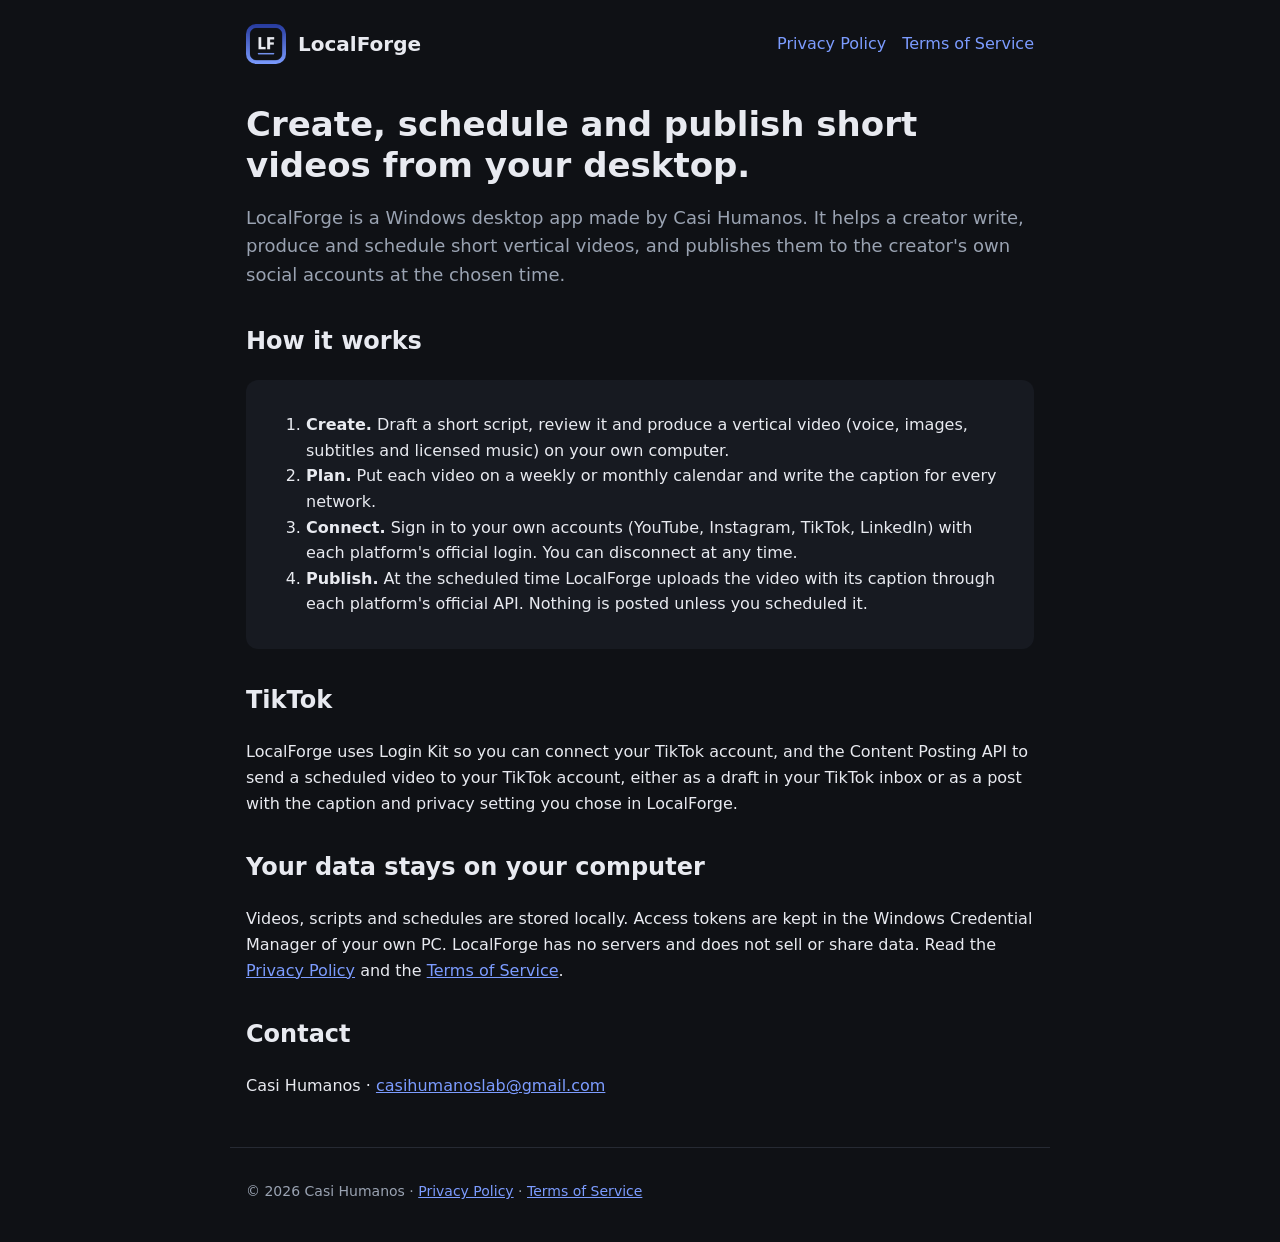
==== index.html @ 80642fcf "Web de LocalForge: inicio, privacidad y condiciones Co-Authored-By: Claude Opus 5.5 <noreply@anthrop" ====
<!doctype html>
<html lang="en">
<head>
<meta charset="utf-8">
<meta name="viewport" content="width=device-width, initial-scale=1">
<title>LocalForge</title>
<meta name="description" content="LocalForge is a desktop app by Casi Humanos to produce short science videos and schedule them on our social channels.">
<link rel="icon" href="icon.png">
<link rel="stylesheet" href="style.css">
</head>
<body>
<header>
  <a class="brand" href="./"><img src="icon.png" alt="">LocalForge</a>
  <nav><a href="privacy.html">Privacy Policy</a><a href="terms.html">Terms of Service</a></nav>
</header>
<main>
  <h1>Create, schedule and publish short videos from your desktop.</h1>
  <p class="lead">LocalForge is a Windows desktop app made by Casi Humanos. It helps a creator write, produce and schedule short vertical videos, and publishes them to the creator's own social accounts at the chosen time.</p>

  <h2>How it works</h2>
  <div class="card">
    <ol>
      <li><strong>Create.</strong> Draft a short script, review it and produce a vertical video (voice, images, subtitles and licensed music) on your own computer.</li>
      <li><strong>Plan.</strong> Put each video on a weekly or monthly calendar and write the caption for every network.</li>
      <li><strong>Connect.</strong> Sign in to your own accounts (YouTube, Instagram, TikTok, LinkedIn) with each platform's official login. You can disconnect at any time.</li>
      <li><strong>Publish.</strong> At the scheduled time LocalForge uploads the video with its caption through each platform's official API. Nothing is posted unless you scheduled it.</li>
    </ol>
  </div>

  <h2>TikTok</h2>
  <p>LocalForge uses Login Kit so you can connect your TikTok account, and the Content Posting API to send a scheduled video to your TikTok account, either as a draft in your TikTok inbox or as a post with the caption and privacy setting you chose in LocalForge.</p>

  <h2>Your data stays on your computer</h2>
  <p>Videos, scripts and schedules are stored locally. Access tokens are kept in the Windows Credential Manager of your own PC. LocalForge has no servers and does not sell or share data. Read the <a href="privacy.html">Privacy Policy</a> and the <a href="terms.html">Terms of Service</a>.</p>

  <h2>Contact</h2>
  <p>Casi Humanos · <a href="mailto:casihumanoslab@gmail.com">casihumanoslab@gmail.com</a></p>
</main>
<footer>
  © 2026 Casi Humanos · <a href="privacy.html">Privacy Policy</a> · <a href="terms.html">Terms of Service</a>
</footer>
</body>
</html>
---- style.css ----
:root { --bg:#0f1115; --fg:#e8eaf0; --muted:#9aa3b2; --accent:#7c9cff; --card:#171a21; }
* { box-sizing:border-box; }
body { margin:0; background:var(--bg); color:var(--fg); font:16px/1.6 system-ui,-apple-system,"Segoe UI",Roboto,sans-serif; }
header, main, footer { max-width:820px; margin:0 auto; padding:0 16px; }
header { display:flex; align-items:center; justify-content:space-between; gap:12px; padding-top:24px; flex-wrap:wrap; }
.brand { display:flex; align-items:center; gap:12px; font-weight:700; font-size:20px; color:var(--fg); text-decoration:none; }
.brand img { width:40px; height:40px; border-radius:10px; }
nav a { color:var(--accent); margin-left:16px; text-decoration:none; }
nav a:first-child { margin-left:0; }
h1 { font-size:34px; line-height:1.2; margin:40px 0 12px; }
h2 { margin-top:32px; }
p, li { color:var(--fg); }
.lead { color:var(--muted); font-size:18px; }
.card { background:var(--card); border-radius:12px; padding:16px 20px; margin:16px 0; }
footer { color:var(--muted); font-size:14px; padding-top:32px; padding-bottom:40px; border-top:1px solid #262a33; margin-top:48px; }
footer a { color:var(--accent); }
a { color:var(--accent); }
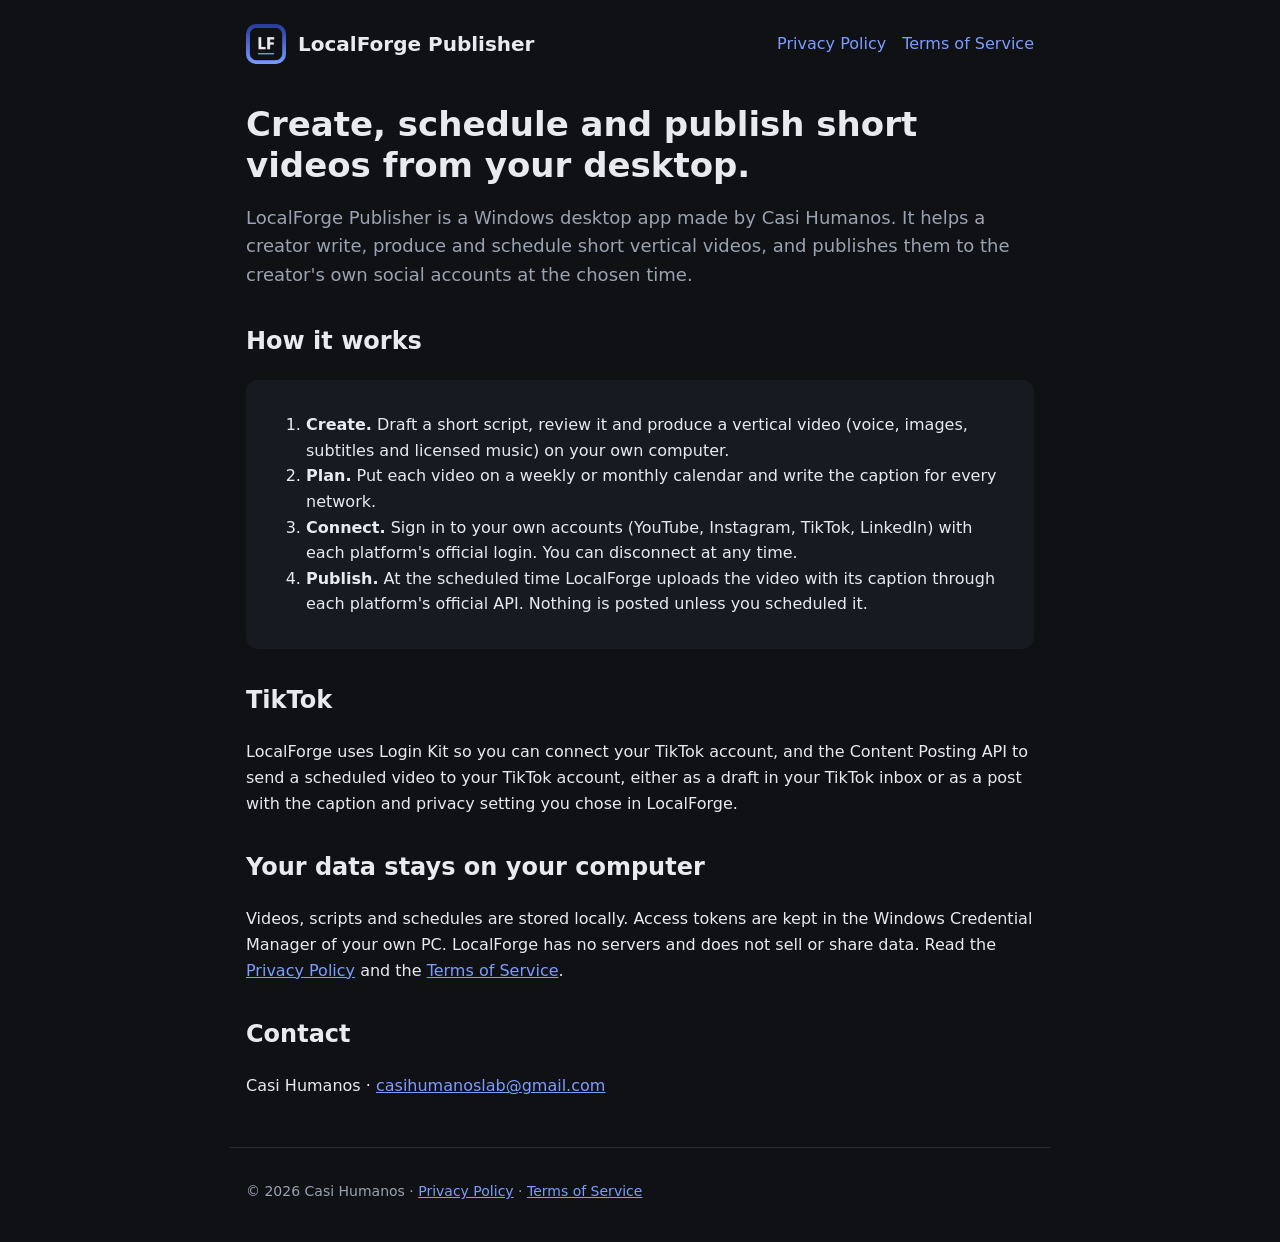
==== commit b880463f: "Nombre: LocalForge Publisher Co-Authored-By: Claude Opus 5.5 <noreply@anthropic.com>" ====
--- a/index.html
+++ b/index.html
@@ -3,19 +3,19 @@
 <head>
 <meta charset="utf-8">
 <meta name="viewport" content="width=device-width, initial-scale=1">
-<title>LocalForge</title>
-<meta name="description" content="LocalForge is a desktop app by Casi Humanos to produce short science videos and schedule them on our social channels.">
+<title>LocalForge Publisher</title>
+<meta name="description" content="LocalForge Publisher is a desktop app by Casi Humanos to produce short science videos and schedule them on our social channels.">
 <link rel="icon" href="icon.png">
 <link rel="stylesheet" href="style.css">
 </head>
 <body>
 <header>
-  <a class="brand" href="./"><img src="icon.png" alt="">LocalForge</a>
+  <a class="brand" href="./"><img src="icon.png" alt="">LocalForge Publisher</a>
   <nav><a href="privacy.html">Privacy Policy</a><a href="terms.html">Terms of Service</a></nav>
 </header>
 <main>
   <h1>Create, schedule and publish short videos from your desktop.</h1>
-  <p class="lead">LocalForge is a Windows desktop app made by Casi Humanos. It helps a creator write, produce and schedule short vertical videos, and publishes them to the creator's own social accounts at the chosen time.</p>
+  <p class="lead">LocalForge Publisher is a Windows desktop app made by Casi Humanos. It helps a creator write, produce and schedule short vertical videos, and publishes them to the creator's own social accounts at the chosen time.</p>
 
   <h2>How it works</h2>
   <div class="card">
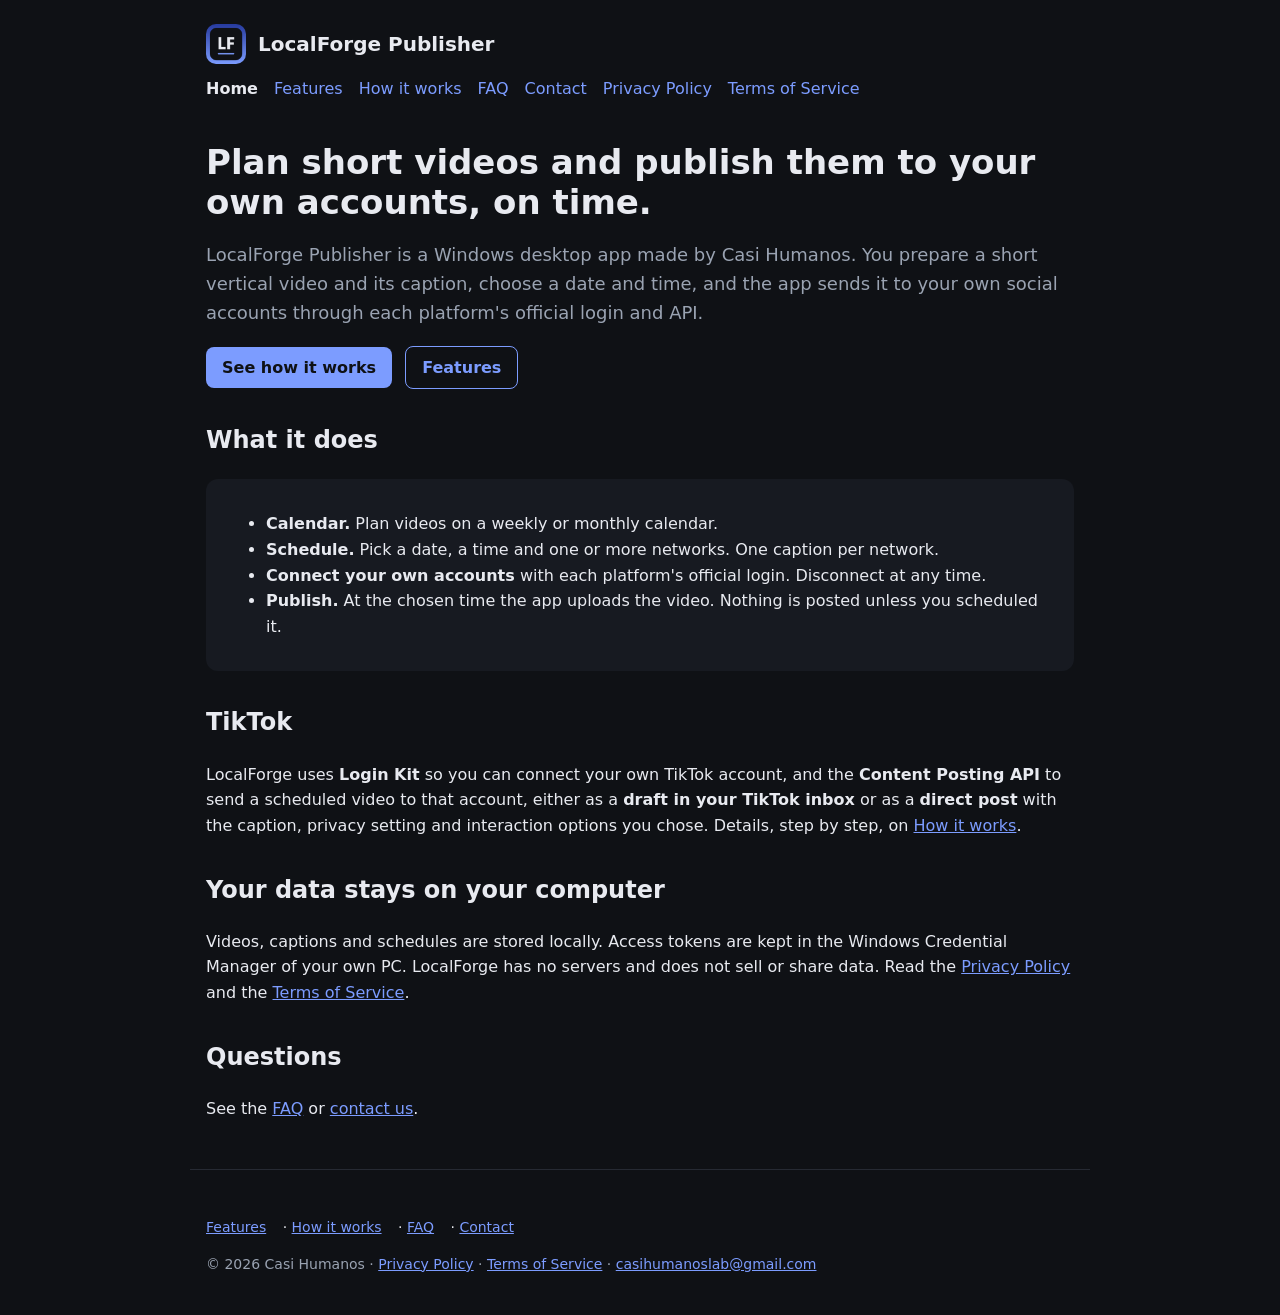
==== commit 0957509c: "Sitio multipágina: Features, How it works, FAQ, Contact; navegación y pie con Privacy/Terms (borrado" ====
--- a/index.html
+++ b/index.html
@@ -4,40 +4,42 @@
 <meta charset="utf-8">
 <meta name="viewport" content="width=device-width, initial-scale=1">
 <title>LocalForge Publisher</title>
-<meta name="description" content="LocalForge Publisher is a desktop app by Casi Humanos to produce short science videos and schedule them on our social channels.">
+<meta name="description" content="LocalForge Publisher is a Windows desktop app by Casi Humanos to plan short vertical videos and publish them, at the time you choose, to your own TikTok, YouTube, Instagram and LinkedIn accounts.">
 <link rel="icon" href="icon.png">
 <link rel="stylesheet" href="style.css">
 </head>
 <body>
 <header>
   <a class="brand" href="./"><img src="icon.png" alt="">LocalForge Publisher</a>
-  <nav><a href="privacy.html">Privacy Policy</a><a href="terms.html">Terms of Service</a></nav>
+  <nav aria-label="Main"><a href="index.html" aria-current="page">Home</a><a href="features.html">Features</a><a href="how-it-works.html">How it works</a><a href="faq.html">FAQ</a><a href="contact.html">Contact</a><a href="privacy.html">Privacy Policy</a><a href="terms.html">Terms of Service</a></nav>
 </header>
 <main>
-  <h1>Create, schedule and publish short videos from your desktop.</h1>
-  <p class="lead">LocalForge Publisher is a Windows desktop app made by Casi Humanos. It helps a creator write, produce and schedule short vertical videos, and publishes them to the creator's own social accounts at the chosen time.</p>
+  <h1>Plan short videos and publish them to your own accounts, on time.</h1>
+  <p class="lead">LocalForge Publisher is a Windows desktop app made by Casi Humanos. You prepare a short vertical video and its caption, choose a date and time, and the app sends it to your own social accounts through each platform's official login and API.</p>
+  <p><a class="btn" href="how-it-works.html">See how it works</a> <a class="btn alt" href="features.html">Features</a></p>
 
-  <h2>How it works</h2>
+  <h2>What it does</h2>
   <div class="card">
-    <ol>
-      <li><strong>Create.</strong> Draft a short script, review it and produce a vertical video (voice, images, subtitles and licensed music) on your own computer.</li>
-      <li><strong>Plan.</strong> Put each video on a weekly or monthly calendar and write the caption for every network.</li>
-      <li><strong>Connect.</strong> Sign in to your own accounts (YouTube, Instagram, TikTok, LinkedIn) with each platform's official login. You can disconnect at any time.</li>
-      <li><strong>Publish.</strong> At the scheduled time LocalForge uploads the video with its caption through each platform's official API. Nothing is posted unless you scheduled it.</li>
-    </ol>
+    <ul>
+      <li><strong>Calendar.</strong> Plan videos on a weekly or monthly calendar.</li>
+      <li><strong>Schedule.</strong> Pick a date, a time and one or more networks. One caption per network.</li>
+      <li><strong>Connect your own accounts</strong> with each platform's official login. Disconnect at any time.</li>
+      <li><strong>Publish.</strong> At the chosen time the app uploads the video. Nothing is posted unless you scheduled it.</li>
+    </ul>
   </div>
 
   <h2>TikTok</h2>
-  <p>LocalForge uses Login Kit so you can connect your TikTok account, and the Content Posting API to send a scheduled video to your TikTok account, either as a draft in your TikTok inbox or as a post with the caption and privacy setting you chose in LocalForge.</p>
+  <p>LocalForge uses <strong>Login Kit</strong> so you can connect your own TikTok account, and the <strong>Content Posting API</strong> to send a scheduled video to that account, either as a <strong>draft in your TikTok inbox</strong> or as a <strong>direct post</strong> with the caption, privacy setting and interaction options you chose. Details, step by step, on <a href="how-it-works.html">How it works</a>.</p>
 
   <h2>Your data stays on your computer</h2>
-  <p>Videos, scripts and schedules are stored locally. Access tokens are kept in the Windows Credential Manager of your own PC. LocalForge has no servers and does not sell or share data. Read the <a href="privacy.html">Privacy Policy</a> and the <a href="terms.html">Terms of Service</a>.</p>
+  <p>Videos, captions and schedules are stored locally. Access tokens are kept in the Windows Credential Manager of your own PC. LocalForge has no servers and does not sell or share data. Read the <a href="privacy.html">Privacy Policy</a> and the <a href="terms.html">Terms of Service</a>.</p>
 
-  <h2>Contact</h2>
-  <p>Casi Humanos · <a href="mailto:casihumanoslab@gmail.com">casihumanoslab@gmail.com</a></p>
+  <h2>Questions</h2>
+  <p>See the <a href="faq.html">FAQ</a> or <a href="contact.html">contact us</a>.</p>
 </main>
 <footer>
-  © 2026 Casi Humanos · <a href="privacy.html">Privacy Policy</a> · <a href="terms.html">Terms of Service</a>
+  <p class="fnav"><a href="features.html">Features</a> · <a href="how-it-works.html">How it works</a> · <a href="faq.html">FAQ</a> · <a href="contact.html">Contact</a></p>
+  © 2026 Casi Humanos · <a href="privacy.html">Privacy Policy</a> · <a href="terms.html">Terms of Service</a> · <a href="mailto:casihumanoslab@gmail.com">casihumanoslab@gmail.com</a>
 </footer>
 </body>
 </html>
--- a/style.css
+++ b/style.css
@@ -15,3 +15,12 @@
 footer { color:var(--muted); font-size:14px; padding-top:32px; padding-bottom:40px; border-top:1px solid #262a33; margin-top:48px; }
 footer a { color:var(--accent); }
 a { color:var(--accent); }
+
+header, main, footer { max-width:900px; }
+nav { display:flex; flex-wrap:wrap; gap:6px 16px; }
+nav a { margin-left:0; }
+nav a[aria-current="page"] { color:var(--fg); font-weight:600; }
+.btn { display:inline-block; background:var(--accent); color:#0f1115; padding:8px 16px; border-radius:8px; text-decoration:none; font-weight:600; margin-right:8px; }
+.btn.alt { background:transparent; color:var(--accent); border:1px solid var(--accent); }
+.fnav a { margin-right:12px; }
+code { background:#1d212b; padding:1px 5px; border-radius:4px; }
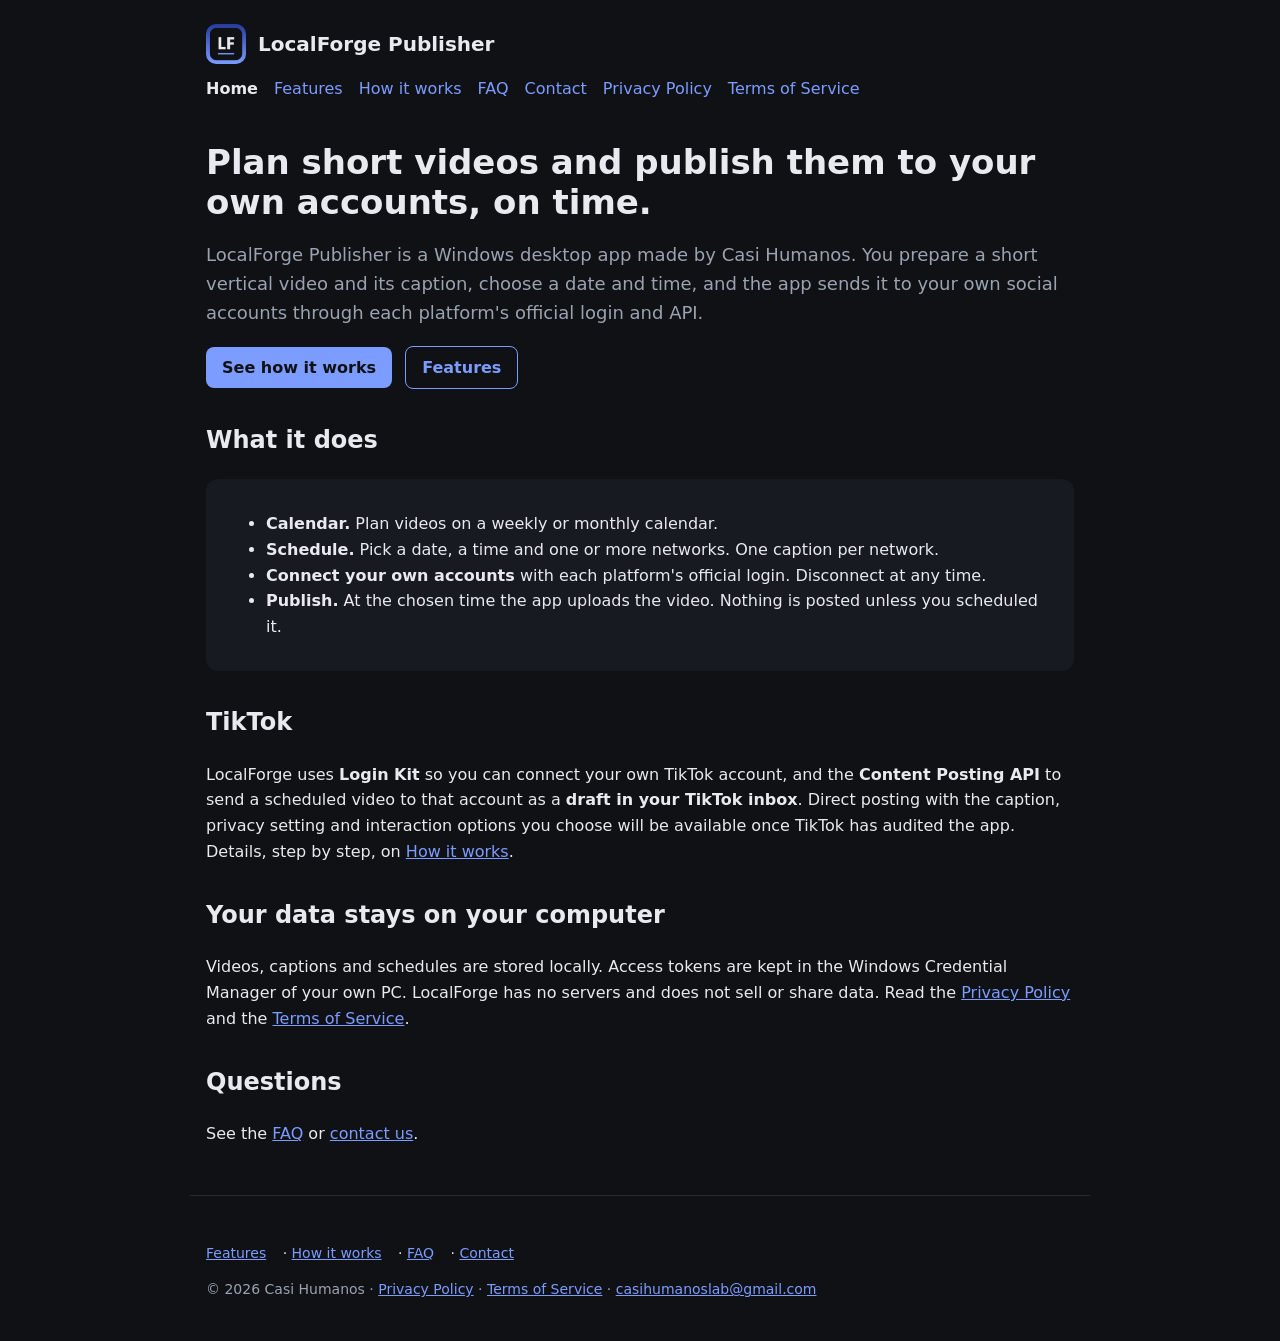
==== commit 8ddcd65e: "Features: capturas reales (formulario de publicacion directa, contenido comercial, duracion, calenda" ====
--- a/index.html
+++ b/index.html
@@ -29,7 +29,7 @@
   </div>
 
   <h2>TikTok</h2>
-  <p>LocalForge uses <strong>Login Kit</strong> so you can connect your own TikTok account, and the <strong>Content Posting API</strong> to send a scheduled video to that account, either as a <strong>draft in your TikTok inbox</strong> or as a <strong>direct post</strong> with the caption, privacy setting and interaction options you chose. Details, step by step, on <a href="how-it-works.html">How it works</a>.</p>
+  <p>LocalForge uses <strong>Login Kit</strong> so you can connect your own TikTok account, and the <strong>Content Posting API</strong> to send a scheduled video to that account as a <strong>draft in your TikTok inbox</strong>. Direct posting with the caption, privacy setting and interaction options you choose will be available once TikTok has audited the app. Details, step by step, on <a href="how-it-works.html">How it works</a>.</p>
 
   <h2>Your data stays on your computer</h2>
   <p>Videos, captions and schedules are stored locally. Access tokens are kept in the Windows Credential Manager of your own PC. LocalForge has no servers and does not sell or share data. Read the <a href="privacy.html">Privacy Policy</a> and the <a href="terms.html">Terms of Service</a>.</p>
--- a/style.css
+++ b/style.css
@@ -24,3 +24,4 @@
 .btn.alt { background:transparent; color:var(--accent); border:1px solid var(--accent); }
 .fnav a { margin-right:12px; }
 code { background:#1d212b; padding:1px 5px; border-radius:4px; }
+figure { margin:16px 0; } figure img { max-width:100%; height:auto; border-radius:10px; border:1px solid #262a33; } figcaption { color:var(--muted); font-size:14px; }
